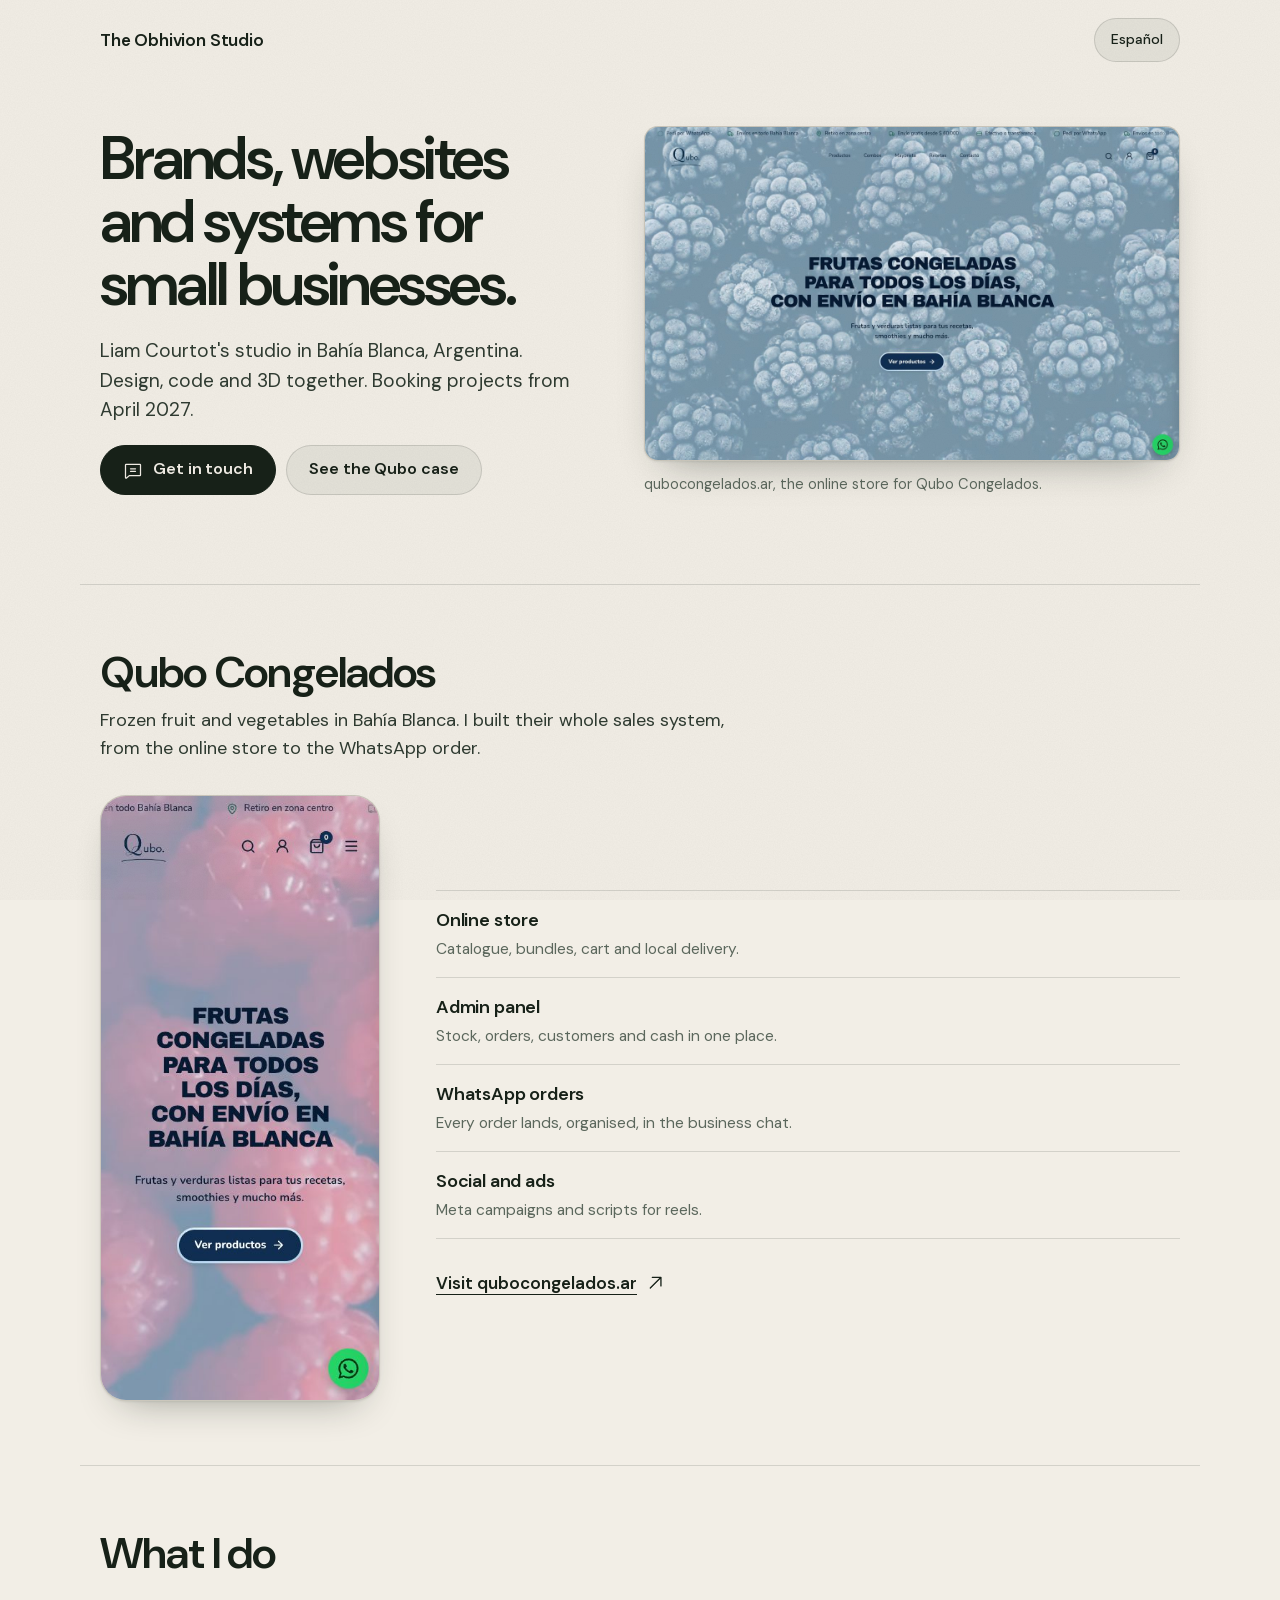
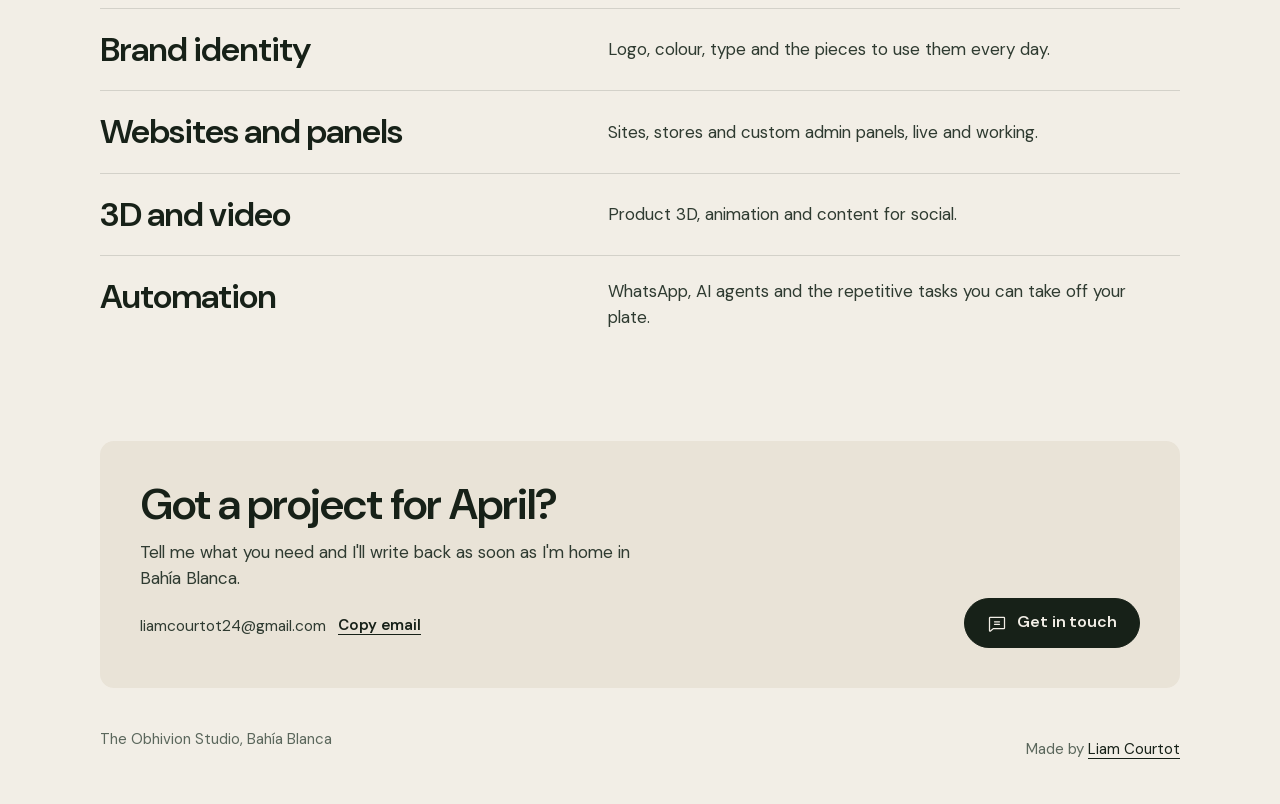
==== studio/index.html @ 89042cd8 "Página personal: tarjeta NFC, /work para managers y /studio Co-Authored-By: Claude Opus 5.5 <noreply" ====
<!doctype html>
<html lang="es">
<head>
<meta charset="utf-8">
<meta name="viewport" content="width=device-width, initial-scale=1, viewport-fit=cover">
<title>The Obhivion Studio</title>
<meta name="description" content="Marcas, webs y sistemas para negocios chicos. El estudio de Liam Courtot en Bahía Blanca. Proyectos desde abril de 2027.">
<meta name="theme-color" content="#F2EEE6" media="(prefers-color-scheme: light)">
<meta name="theme-color" content="#172118" media="(prefers-color-scheme: dark)">
<link rel="icon" href="../assets/favicon.svg" type="image/svg+xml">
<link rel="preload" href="../assets/fonts/dm-sans-400-700-latin.woff2" as="font" type="font/woff2" crossorigin>
<link rel="apple-touch-icon" href="../assets/apple-touch-icon.png">
<link rel="stylesheet" href="../assets/site.css">
<meta property="og:title" content="The Obhivion Studio">
<meta property="og:description" content="Marcas, webs y sistemas para negocios chicos. El estudio de Liam Courtot en Bahía Blanca. Proyectos desde abril de 2027.">
<meta property="og:type" content="website">
<link rel="canonical" href="https://liamcourtot.github.io/studio/">
<meta property="og:url" content="https://liamcourtot.github.io/studio/">
<meta property="og:image" content="https://liamcourtot.github.io/assets/og.jpg">
<meta name="twitter:card" content="summary_large_image">
<script>(function(){var s;try{s=localStorage.getItem('lang')}catch(e){}document.documentElement.lang=s||((navigator.language||'').toLowerCase().indexOf('es')===0?'es':'en')})();</script>
<style>
  .hero { display: grid; gap: 40px; padding-block: 28px 64px; }
  .hero-copy { display: grid; gap: 20px; align-content: start; }
  .hero h1 { font-size: clamp(38px, 6vw, 60px); letter-spacing: -.04em; max-width: 14ch; }
  .lede { font-size: 19px; color: var(--ink-soft); max-width: 40ch; }
  .shot { position: relative; }
  .shot .desk { width: 100%; aspect-ratio: 1280 / 800; height: auto; object-fit: cover; border-radius: var(--r); box-shadow: var(--shadow); border: 1px solid var(--line); background: var(--paper-2); }
  .shot figcaption { margin-top: 12px; font-size: 14.5px; color: var(--muted); }

  section.block { padding-block: 64px; border-top: 1px solid var(--line); display: grid; gap: 32px; }
  section.block h2 { font-size: clamp(30px, 4.6vw, 44px); }
  .intro { color: var(--ink-soft); font-size: 18px; max-width: 52ch; }

  .case { display: grid; gap: 28px; }
  .phone { width: min(280px, 70vw); aspect-ratio: 390 / 844; height: auto; object-fit: cover; object-position: top; border-radius: 26px; border: 1px solid var(--line); box-shadow: var(--shadow); background: var(--paper-2); }
  .built { list-style: none; margin: 0; padding: 0; display: grid; gap: 0; border-top: 1px solid var(--line); }
  .built li { padding: 16px 0; border-bottom: 1px solid var(--line); display: grid; gap: 2px; }
  .built b { font-weight: 600; font-size: 18px; letter-spacing: -.01em; }
  .built span { color: var(--muted); font-size: 15.5px; }
  .visit { display: inline-flex; align-items: center; gap: 8px; min-height: 44px; font-weight: 600; text-underline-offset: 5px; }

  .services { display: grid; gap: 0; margin: 0; }
  .services div { display: grid; gap: 4px 32px; padding: 22px 0; border-top: 1px solid var(--line); }
  .services dt { font-size: clamp(24px, 3.6vw, 34px); font-weight: 600; letter-spacing: -.03em; line-height: 1.1; }
  .services dd { margin: 0; color: var(--ink-soft); max-width: 46ch; align-self: center; }

  .contact { background: var(--paper-2); border-radius: var(--r); padding: 28px 22px; display: grid; gap: 18px; margin-top: 24px; }
  .contact h2 { font-size: clamp(30px, 5vw, 44px); }
  .contact p { color: var(--ink-soft); max-width: 44ch; }
  .mailline { display: flex; flex-wrap: wrap; gap: 6px 12px; align-items: center; font-size: 15.5px; color: var(--muted); }
  .linkbtn { font: inherit; font-size: 15px; font-weight: 600; color: var(--ink); background: none; border: 0; padding: 10px 0; min-height: 44px; cursor: pointer; text-decoration: underline; text-underline-offset: 4px; }

  @media (min-width: 900px) {
    .hero { grid-template-columns: minmax(0, 1fr) minmax(0, 1.1fr); gap: 56px; padding-block: 64px 88px; align-items: center; }
    .case { grid-template-columns: auto minmax(0, 1fr); gap: 56px; align-items: center; }
    .services div { grid-template-columns: minmax(0, 1fr) minmax(0, 1.2fr); }
    .contact { grid-template-columns: minmax(0, 1fr) auto; align-items: end; padding: 40px; }
  }
</style>
</head>
<body data-page="studio" data-title-es="The Obhivion Studio" data-title-en="The Obhivion Studio">
<svg xmlns="http://www.w3.org/2000/svg" width="0" height="0" style="position:absolute" aria-hidden="true" focusable="false">
<symbol id="ic-wa" viewBox="0 0 256 256"><path d="M187.58,144.84l-32-16a8,8,0,0,0-8,.5l-14.69,9.8a40.55,40.55,0,0,1-16-16l9.8-14.69a8,8,0,0,0,.5-8l-16-32A8,8,0,0,0,104,64a40,40,0,0,0-40,40,88.1,88.1,0,0,0,88,88,40,40,0,0,0,40-40A8,8,0,0,0,187.58,144.84ZM152,176a72.08,72.08,0,0,1-72-72A24,24,0,0,1,99.29,80.46l11.48,23L101,118a8,8,0,0,0-.73,7.51,56.47,56.47,0,0,0,30.15,30.15A8,8,0,0,0,138,155l14.61-9.74,23,11.48A24,24,0,0,1,152,176ZM128,24A104,104,0,0,0,36.18,176.88L24.83,210.93a16,16,0,0,0,20.24,20.24l34.05-11.35A104,104,0,1,0,128,24Zm0,192a87.87,87.87,0,0,1-44.06-11.81,8,8,0,0,0-6.54-.67L40,216,52.47,178.6a8,8,0,0,0-.66-6.54A88,88,0,1,1,128,216Z"/></symbol>
<symbol id="ic-mail" viewBox="0 0 256 256"><path d="M224,48H32a8,8,0,0,0-8,8V192a16,16,0,0,0,16,16H216a16,16,0,0,0,16-16V56A8,8,0,0,0,224,48ZM203.43,64,128,133.15,52.57,64ZM216,192H40V74.19l82.59,75.71a8,8,0,0,0,10.82,0L216,74.19V192Z"/></symbol>
<symbol id="ic-phone" viewBox="0 0 256 256"><path d="M222.37,158.46l-47.11-21.11-.13-.06a16,16,0,0,0-15.17,1.4,8.12,8.12,0,0,0-.75.56L134.87,160c-15.42-7.49-31.34-23.29-38.83-38.51l20.78-24.71c.2-.25.39-.5.57-.77a16,16,0,0,0,1.32-15.06l0-.12L97.54,33.64a16,16,0,0,0-16.62-9.52A56.26,56.26,0,0,0,32,80c0,79.4,64.6,144,144,144a56.26,56.26,0,0,0,55.88-48.92A16,16,0,0,0,222.37,158.46ZM176,208A128.14,128.14,0,0,1,48,80,40.2,40.2,0,0,1,82.87,40a.61.61,0,0,0,0,.12l21,47L83.2,111.86a6.13,6.13,0,0,0-.57.77,16,16,0,0,0-1,15.7c9.06,18.53,27.73,37.06,46.46,46.11a16,16,0,0,0,15.75-1.14,8.44,8.44,0,0,0,.74-.56L168.89,152l47,21.05h0s.08,0,.11,0A40.21,40.21,0,0,1,176,208Z"/></symbol>
<symbol id="ic-li" viewBox="0 0 256 256"><path d="M216,24H40A16,16,0,0,0,24,40V216a16,16,0,0,0,16,16H216a16,16,0,0,0,16-16V40A16,16,0,0,0,216,24Zm0,192H40V40H216V216ZM96,112v64a8,8,0,0,1-16,0V112a8,8,0,0,1,16,0Zm88,28v36a8,8,0,0,1-16,0V140a20,20,0,0,0-40,0v36a8,8,0,0,1-16,0V112a8,8,0,0,1,15.79-1.78A36,36,0,0,1,184,140ZM100,84A12,12,0,1,1,88,72,12,12,0,0,1,100,84Z"/></symbol>
<symbol id="ic-ig" viewBox="0 0 256 256"><path d="M128,80a48,48,0,1,0,48,48A48.05,48.05,0,0,0,128,80Zm0,80a32,32,0,1,1,32-32A32,32,0,0,1,128,160ZM176,24H80A56.06,56.06,0,0,0,24,80v96a56.06,56.06,0,0,0,56,56h96a56.06,56.06,0,0,0,56-56V80A56.06,56.06,0,0,0,176,24Zm40,152a40,40,0,0,1-40,40H80a40,40,0,0,1-40-40V80A40,40,0,0,1,80,40h96a40,40,0,0,1,40,40ZM192,76a12,12,0,1,1-12-12A12,12,0,0,1,192,76Z"/></symbol>
<symbol id="ic-user" viewBox="0 0 256 256"><path d="M256,136a8,8,0,0,1-8,8H232v16a8,8,0,0,1-16,0V144H200a8,8,0,0,1,0-16h16V112a8,8,0,0,1,16,0v16h16A8,8,0,0,1,256,136Zm-57.87,58.85a8,8,0,0,1-12.26,10.3C165.75,181.19,138.09,168,108,168s-57.75,13.19-77.87,37.15a8,8,0,0,1-12.25-10.3c14.94-17.78,33.52-30.41,54.17-37.17a68,68,0,1,1,71.9,0C164.6,164.44,183.18,177.07,198.13,194.85ZM108,152a52,52,0,1,0-52-52A52.06,52.06,0,0,0,108,152Z"/></symbol>
<symbol id="ic-dl" viewBox="0 0 256 256"><path d="M224,144v64a8,8,0,0,1-8,8H40a8,8,0,0,1-8-8V144a8,8,0,0,1,16,0v56H208V144a8,8,0,0,1,16,0Zm-101.66,5.66a8,8,0,0,0,11.32,0l40-40a8,8,0,0,0-11.32-11.32L136,124.69V32a8,8,0,0,0-16,0v92.69L93.66,98.34a8,8,0,0,0-11.32,11.32Z"/></symbol>
<symbol id="ic-up" viewBox="0 0 256 256"><path d="M200,64V168a8,8,0,0,1-16,0V83.31L69.66,197.66a8,8,0,0,1-11.32-11.32L172.69,72H88a8,8,0,0,1,0-16H192A8,8,0,0,1,200,64Z"/></symbol>
<symbol id="ic-arrow" viewBox="0 0 256 256"><path d="M221.66,133.66l-72,72a8,8,0,0,1-11.32-11.32L196.69,136H40a8,8,0,0,1,0-16H196.69L138.34,61.66a8,8,0,0,1,11.32-11.32l72,72A8,8,0,0,1,221.66,133.66Z"/></symbol>
<symbol id="ic-chat" viewBox="0 0 256 256"><path d="M216,48H40A16,16,0,0,0,24,64V224a15.85,15.85,0,0,0,9.24,14.5A16.13,16.13,0,0,0,40,240a15.89,15.89,0,0,0,10.25-3.78l.09-.07L83,208H216a16,16,0,0,0,16-16V64A16,16,0,0,0,216,48ZM40,224h0ZM216,192H80a8,8,0,0,0-5.23,1.95L40,224V64H216ZM88,112a8,8,0,0,1,8-8h64a8,8,0,0,1,0,16H96A8,8,0,0,1,88,112Zm0,32a8,8,0,0,1,8-8h64a8,8,0,1,1,0,16H96A8,8,0,0,1,88,144Z"/></symbol>
</svg>

<a class="skip" href="#main"><span data-l="es">Ir al contenido</span><span data-l="en">Skip to content</span></a>
<header class="bar"><div class="wrap"><a class="wordmark" href="./">The Obhivion Studio</a><button id="lang" class="lang" type="button">English</button></div></header>

<main id="main">
  <section class="wrap hero">
    <div class="hero-copy">
      <h1 class="rise" style="--i:0"><span data-l="es">Marcas, webs y sistemas para negocios chicos.</span><span data-l="en">Brands, websites and systems for small businesses.</span></h1>
      <p class="lede rise" style="--i:1"><span data-l="es">El estudio de Liam Courtot en Bahía Blanca. Diseño, código y 3D juntos. Tomo proyectos desde abril de 2027.</span><span data-l="en">Liam Courtot's studio in Bahía Blanca, Argentina. Design, code and 3D together. Booking projects from April 2027.</span></p>
      <div class="btns rise" style="--i:2">
        <a class="btn primary" data-msg href="#"><svg class="icon" aria-hidden="true"><use href="#ic-chat"/></svg><span data-l="es">Escribime</span><span data-l="en">Get in touch</span></a>
        <a class="btn" href="#qubo"><span data-l="es">Ver el caso Qubo</span><span data-l="en">See the Qubo case</span></a>
      </div>
    </div>
    <figure class="shot rise" style="--i:1;margin:0">
      <img class="desk" src="../assets/qubo-desktop.jpg" width="1280" height="800" alt="Página de inicio de qubocongelados.ar" fetchpriority="high">
      <figcaption><span data-l="es">qubocongelados.ar, la tienda online de Qubo Congelados.</span><span data-l="en">qubocongelados.ar, the online store for Qubo Congelados.</span></figcaption>
    </figure>
  </section>

  <section class="wrap block" id="qubo" aria-labelledby="h-qubo">
    <div style="display:grid;gap:12px">
      <h2 id="h-qubo">Qubo Congelados</h2>
      <p class="intro"><span data-l="es">Frutas y verduras congeladas en Bahía Blanca. Les armé el sistema completo para vender: de la tienda al pedido por WhatsApp.</span><span data-l="en">Frozen fruit and vegetables in Bahía Blanca. I built their whole sales system, from the online store to the WhatsApp order.</span></p>
    </div>
    <div class="case">
      <img class="phone" src="../assets/qubo-mobile.jpg" width="390" height="844" loading="lazy" alt="qubocongelados.ar en el celular">
      <div style="display:grid;gap:22px">
        <ul class="built">
          <li><b data-l="es">Tienda online</b><b data-l="en">Online store</b><span data-l="es">Catálogo, combos, carrito y envíos en la ciudad.</span><span data-l="en">Catalogue, bundles, cart and local delivery.</span></li>
          <li><b data-l="es">Panel de administración</b><b data-l="en">Admin panel</b><span data-l="es">Stock, pedidos, clientes y caja en un solo lugar.</span><span data-l="en">Stock, orders, customers and cash in one place.</span></li>
          <li><b data-l="es">Pedidos por WhatsApp</b><b data-l="en">WhatsApp orders</b><span data-l="es">Cada pedido llega ordenado al chat del negocio.</span><span data-l="en">Every order lands, organised, in the business chat.</span></li>
          <li><b data-l="es">Redes y anuncios</b><b data-l="en">Social and ads</b><span data-l="es">Campañas de Meta y guiones para reels.</span><span data-l="en">Meta campaigns and scripts for reels.</span></li>
        </ul>
        <a class="visit" href="https://www.qubocongelados.ar/" target="_blank" rel="noopener"><span data-l="es">Visitar qubocongelados.ar</span><span data-l="en">Visit qubocongelados.ar</span><svg class="icon" aria-hidden="true"><use href="#ic-up"/></svg></a>
      </div>
    </div>
  </section>

  <section class="wrap block" aria-labelledby="h-what">
    <h2 id="h-what"><span data-l="es">Qué hago</span><span data-l="en">What I do</span></h2>
    <dl class="services">
      <div><dt><span data-l="es">Identidad de marca</span><span data-l="en">Brand identity</span></dt><dd><span data-l="es">Logo, color, letra y las piezas para usarla todos los días.</span><span data-l="en">Logo, colour, type and the pieces to use them every day.</span></dd></div>
      <div><dt><span data-l="es">Webs y paneles</span><span data-l="en">Websites and panels</span></dt><dd><span data-l="es">Sitios, tiendas y paneles a medida, publicados y funcionando.</span><span data-l="en">Sites, stores and custom admin panels, live and working.</span></dd></div>
      <div><dt><span data-l="es">3D y video</span><span data-l="en">3D and video</span></dt><dd><span data-l="es">Producto en 3D, animación y contenido para redes.</span><span data-l="en">Product 3D, animation and content for social.</span></dd></div>
      <div><dt><span data-l="es">Automatización</span><span data-l="en">Automation</span></dt><dd><span data-l="es">WhatsApp, agentes de IA y las tareas repetidas que se pueden sacar de encima.</span><span data-l="en">WhatsApp, AI agents and the repetitive tasks you can take off your plate.</span></dd></div>
    </dl>
  </section>

  <section class="wrap">
    <div class="contact">
      <div style="display:grid;gap:12px">
        <h2><span data-l="es">¿Tenés un proyecto para abril?</span><span data-l="en">Got a project for April?</span></h2>
        <p><span data-l="es">Contame qué necesitás y te escribo apenas vuelva a Bahía Blanca.</span><span data-l="en">Tell me what you need and I'll write back as soon as I'm home in Bahía Blanca.</span></p>
        <p class="mailline"><span data-email data-email-text></span><button class="linkbtn" type="button" data-copy-email><span data-l="es">Copiar mail</span><span data-l="en">Copy email</span></button></p>
      </div>
      <div class="btns">
        <a class="btn primary" data-msg href="#"><svg class="icon" aria-hidden="true"><use href="#ic-chat"/></svg><span data-l="es">Escribime</span><span data-l="en">Get in touch</span></a>
        <a class="btn" data-if="instagramStudio" href="#" hidden><svg class="icon" aria-hidden="true"><use href="#ic-ig"/></svg><span data-handle></span></a>
      </div>
    </div>
  </section>
</main>

<footer class="foot"><div class="wrap">
  <span>The Obhivion Studio, Bahía Blanca</span>
  <span><span data-l="es">Hecho por</span><span data-l="en">Made by</span> <a href="../">Liam Courtot</a></span>
</div></footer>

<script src="../assets/config.js"></script>
<script src="../assets/site.js"></script>
</body>
</html>
---- assets/site.css ----
/*
  Liam Courtot · personal site
  Design read: a personal card and short resume for seasonal hospitality managers
  (phone, quick scan) and a studio page for future clients. Trust-first, calm.
  Dials: variance 6 · motion 3 · density 4.
  Brand: The Obhivion Studio palette (Papel + Black Emerald, English Breakfast only
  on paper, Latón on green). Type: DM Sans + DM Mono (Liam's favourite sans).
  Shape rule: surfaces 14px, every interactive control is a full pill.
*/
@font-face { font-family: 'DM Mono'; font-style: normal; font-weight: 400; font-display: swap; src: url('fonts/dm-mono-400-latin.woff2') format('woff2'); unicode-range: U+0000-00FF, U+0131, U+0152-0153, U+02BB-02BC, U+02C6, U+02DA, U+02DC, U+0304, U+0308, U+0329, U+2000-206F, U+20AC, U+2122, U+2191, U+2193, U+2212, U+2215, U+FEFF, U+FFFD; }
@font-face { font-family: 'DM Mono'; font-style: normal; font-weight: 500; font-display: swap; src: url('fonts/dm-mono-500-latin.woff2') format('woff2'); unicode-range: U+0000-00FF, U+0131, U+0152-0153, U+02BB-02BC, U+02C6, U+02DA, U+02DC, U+0304, U+0308, U+0329, U+2000-206F, U+20AC, U+2122, U+2191, U+2193, U+2212, U+2215, U+FEFF, U+FFFD; }
@font-face { font-family: 'DM Sans'; font-style: normal; font-weight: 400 700; font-display: swap; src: url('fonts/dm-sans-400-700-latin.woff2') format('woff2'); unicode-range: U+0000-00FF, U+0131, U+0152-0153, U+02BB-02BC, U+02C6, U+02DA, U+02DC, U+0304, U+0308, U+0329, U+2000-206F, U+20AC, U+2122, U+2191, U+2193, U+2212, U+2215, U+FEFF, U+FFFD; }

:root {
  --paper: #F2EEE6;
  --paper-2: #E9E3D7;
  --surface: #F8F6F1;
  --ink: #172118;
  --ink-soft: #2F3B31;
  --muted: #5B675C;
  --line: rgba(23, 33, 24, .14);
  --accent: #411112;
  --cta: #172118;
  --cta-ink: #F2EEE6;
  --ghost: rgba(23, 33, 24, .06);
  --shadow: 0 1px 2px rgba(23, 33, 24, .08), 0 18px 40px -22px rgba(23, 33, 24, .45);
  --grain: .045;
  --grain-blend: multiply;
  --r: 14px;
  --sans: "DM Sans", ui-sans-serif, system-ui, -apple-system, "Segoe UI", Roboto, sans-serif;
  --mono: "DM Mono", ui-monospace, "SF Mono", Menlo, Consolas, monospace;
  --gutter: max(20px, env(safe-area-inset-left, 0px));
  color-scheme: light;
}
@media (prefers-color-scheme: dark) {
  :root {
    --paper: #172118;
    --paper-2: #1C281D;
    --surface: #1F2C21;
    --ink: #F2EEE6;
    --ink-soft: #DCD6CA;
    --muted: #B5AE9F;
    --line: rgba(242, 238, 230, .14);
    --accent: #B08A50;
    --cta: #F2EEE6;
    --cta-ink: #172118;
    --ghost: rgba(242, 238, 230, .07);
    --shadow: 0 1px 2px rgba(0, 0, 0, .35), 0 22px 48px -24px rgba(0, 0, 0, .8);
    --grain: .04;
    --grain-blend: soft-light;
    color-scheme: dark;
  }
}

*, *::before, *::after { box-sizing: border-box; }
html { -webkit-text-size-adjust: 100%; text-size-adjust: 100%; }
body {
  margin: 0;
  background: var(--paper);
  color: var(--ink);
  font-family: var(--sans);
  font-size: 17px;
  line-height: 1.55;
  font-optical-sizing: auto;
  -webkit-font-smoothing: antialiased;
  min-height: 100dvh;
}
/* paper grain: fixed, never on a scrolling layer */
body::after {
  content: "";
  position: fixed;
  inset: 0;
  pointer-events: none;
  z-index: 100;
  opacity: var(--grain);
  mix-blend-mode: var(--grain-blend);
  background-image: url("data:image/svg+xml;utf8,<svg xmlns='http://www.w3.org/2000/svg' width='220' height='220'><filter id='n'><feTurbulence type='fractalNoise' baseFrequency='.85' numOctaves='3' stitchTiles='stitch'/><feColorMatrix values='0 0 0 0 0  0 0 0 0 0  0 0 0 0 0  0 0 0 .7 0'/></filter><rect width='100%' height='100%' filter='url(%23n)'/></svg>");
}
[hidden] { display: none !important; }
img { max-width: 100%; display: block; }
a { color: inherit; }
h1, h2, h3 { margin: 0; font-weight: 600; letter-spacing: -.025em; line-height: 1.05; text-wrap: balance; }
p { margin: 0; text-wrap: pretty; }
.mono { font-family: var(--mono); font-feature-settings: "zero" 0; letter-spacing: 0; }
.muted { color: var(--muted); }
.icon { width: 1.25em; height: 1.25em; flex: none; fill: currentColor; }
:focus-visible { outline: 2px solid var(--accent); outline-offset: 3px; border-radius: 6px; }
.skip { position: absolute; left: -9999px; }
.skip:focus { left: var(--gutter); top: 12px; z-index: 200; background: var(--surface); padding: 8px 14px; border-radius: 999px; }

.wrap {
  width: 100%;
  max-width: 1120px;
  margin: 0 auto;
  padding-left: max(20px, env(safe-area-inset-left, 0px));
  padding-right: max(20px, env(safe-area-inset-right, 0px));
}

/* top bar */
.bar { padding-block: 18px 0; }
.bar .wrap { display: flex; align-items: center; justify-content: space-between; gap: 16px; min-height: 44px; }
.wordmark { display: inline-flex; align-items: center; min-height: 44px; font-weight: 600; font-size: 17px; letter-spacing: -.01em; text-decoration: none; }
.wordmark:hover { text-decoration: underline; text-underline-offset: 4px; }
.lang {
  font: inherit; font-size: 14px; font-weight: 500; cursor: pointer;
  color: var(--ink); background: var(--ghost); border: 1px solid var(--line);
  border-radius: 999px; padding: 8px 16px; min-height: 44px;
}
.lang:hover { border-color: var(--ink); }

/* buttons: every control is a pill */
.btns { display: flex; flex-wrap: wrap; gap: 10px; }
.btn {
  display: inline-flex; align-items: center; justify-content: center; gap: 10px;
  min-height: 50px; padding: 0 22px;
  border-radius: 999px; border: 1px solid var(--line);
  font: inherit; font-size: 16px; font-weight: 600; letter-spacing: -.005em; white-space: nowrap;
  text-decoration: none; cursor: pointer;
  color: var(--ink); background: var(--ghost);
  transition: transform .18s cubic-bezier(.16, 1, .3, 1), background-color .18s, border-color .18s;
}
.btn:hover { border-color: var(--ink); }
.btn:active { transform: scale(.98); }
.btn.primary { background: var(--cta); color: var(--cta-ink); border-color: var(--cta); }
.btn.primary:hover { background: var(--ink-soft); border-color: var(--ink-soft); }
.btn.block { width: 100%; }

/* bilingual blocks: html[lang] decides which one shows */
html[lang="es"] [data-l="en"], html[lang="en"] [data-l="es"] { display: none !important; }

/* entry motion, only when the visitor allows it */
@media (prefers-reduced-motion: no-preference) {
  .rise { animation: rise .7s cubic-bezier(.16, 1, .3, 1) both; animation-delay: calc(var(--i, 0) * 70ms); }
  @keyframes rise { from { opacity: 0; transform: translateY(14px); } to { opacity: 1; transform: none; } }
}

.foot { padding-block: 40px calc(32px + env(safe-area-inset-bottom, 0px)); font-size: 15px; color: var(--muted); }
.foot .wrap { display: flex; flex-wrap: wrap; justify-content: space-between; gap: 10px 24px; }
.foot a { color: var(--ink); text-underline-offset: 4px; display: inline-flex; align-items: center; min-height: 44px; }

.toast {
  position: fixed; left: 50%; transform: translateX(-50%);
  bottom: calc(20px + env(safe-area-inset-bottom, 0px));
  background: var(--cta); color: var(--cta-ink);
  padding: 10px 18px; border-radius: 999px; font-size: 15px; font-weight: 500; z-index: 150;
  max-width: calc(100vw - 32px);
}
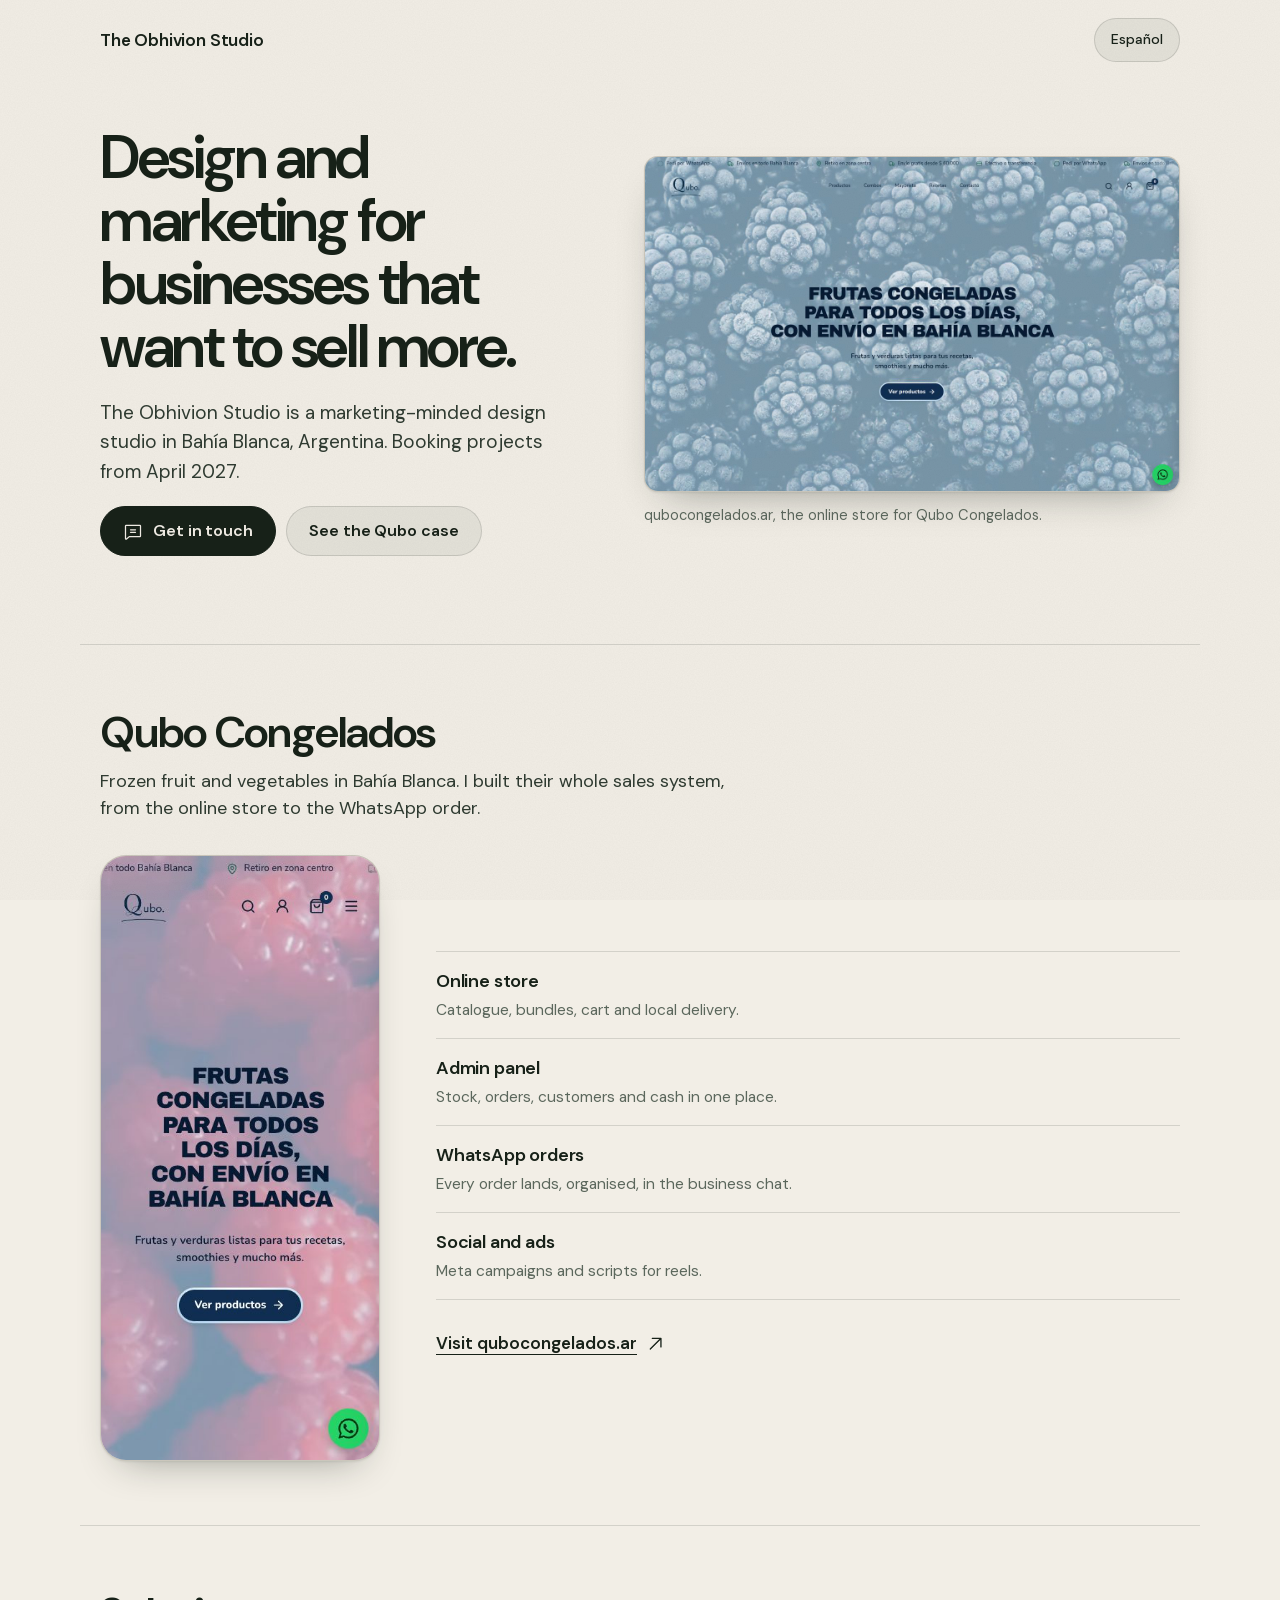
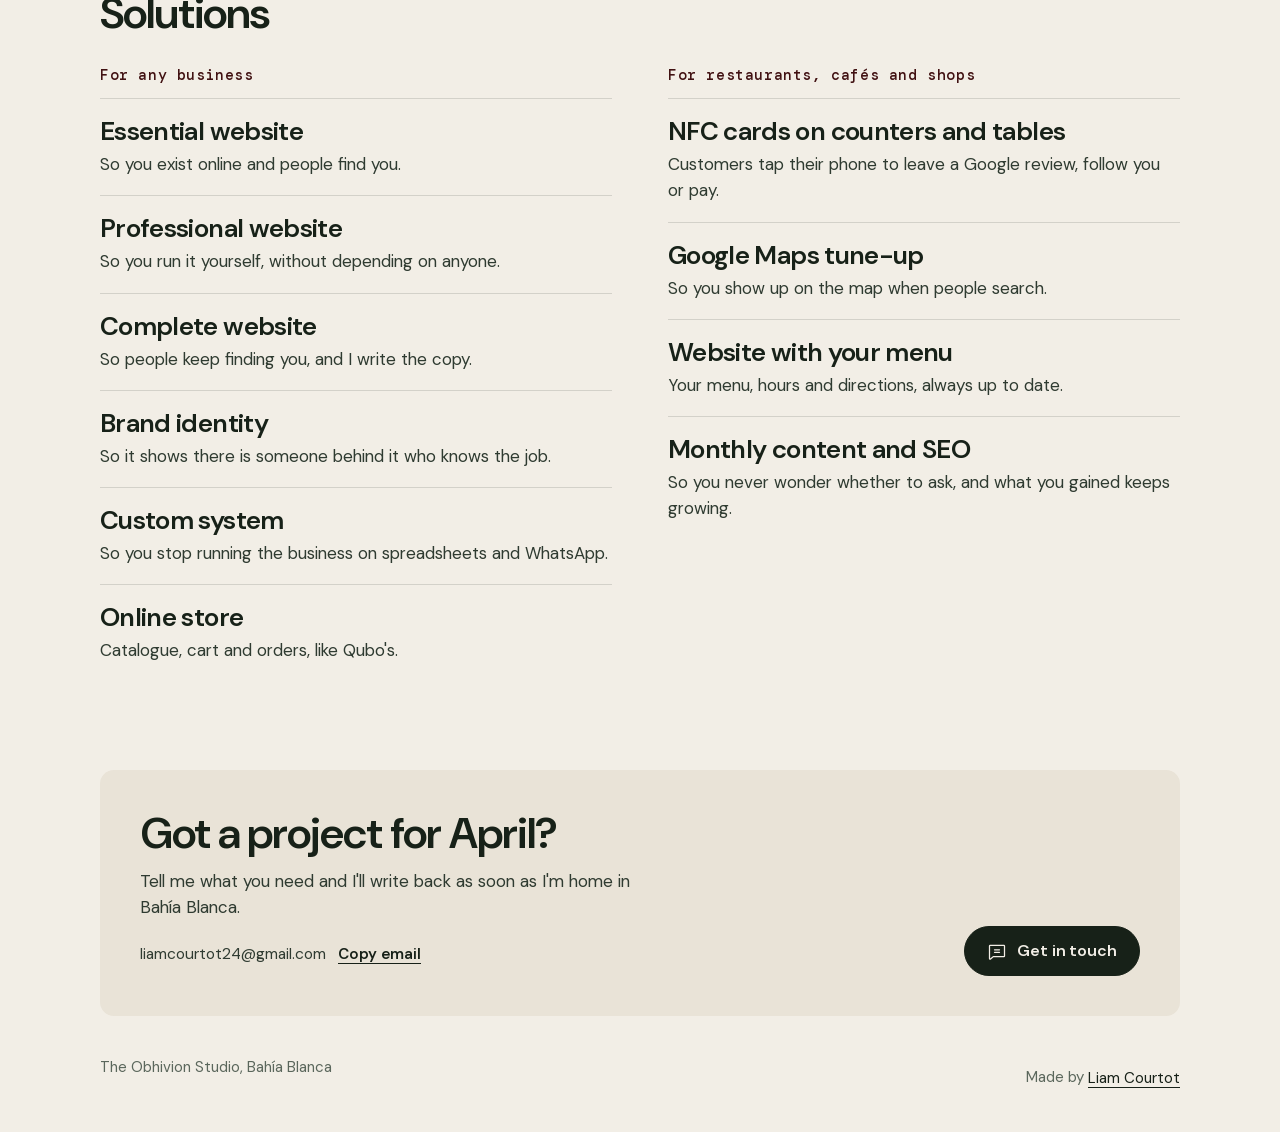
==== commit 1b0b252b: "Actualiza CV, Qubo, skills, summaries y sitio" ====
--- a/studio/index.html
+++ b/studio/index.html
@@ -4,7 +4,7 @@
 <meta charset="utf-8">
 <meta name="viewport" content="width=device-width, initial-scale=1, viewport-fit=cover">
 <title>The Obhivion Studio</title>
-<meta name="description" content="Marcas, webs y sistemas para negocios chicos. El estudio de Liam Courtot en Bahía Blanca. Proyectos desde abril de 2027.">
+<meta name="description" content="Estudio de diseño orientado al marketing en Bahía Blanca: webs, marca, sistemas y soluciones para restaurantes. Proyectos desde abril de 2027.">
 <meta name="theme-color" content="#F2EEE6" media="(prefers-color-scheme: light)">
 <meta name="theme-color" content="#172118" media="(prefers-color-scheme: dark)">
 <link rel="icon" href="../assets/favicon.svg" type="image/svg+xml">
@@ -12,7 +12,7 @@
 <link rel="apple-touch-icon" href="../assets/apple-touch-icon.png">
 <link rel="stylesheet" href="../assets/site.css">
 <meta property="og:title" content="The Obhivion Studio">
-<meta property="og:description" content="Marcas, webs y sistemas para negocios chicos. El estudio de Liam Courtot en Bahía Blanca. Proyectos desde abril de 2027.">
+<meta property="og:description" content="Estudio de diseño orientado al marketing en Bahía Blanca: webs, marca, sistemas y soluciones para restaurantes. Proyectos desde abril de 2027.">
 <meta property="og:type" content="website">
 <link rel="canonical" href="https://liamcourtot.github.io/studio/">
 <meta property="og:url" content="https://liamcourtot.github.io/studio/">
@@ -40,10 +40,13 @@
   .built span { color: var(--muted); font-size: 15.5px; }
   .visit { display: inline-flex; align-items: center; gap: 8px; min-height: 44px; font-weight: 600; text-underline-offset: 5px; }
 
+  .groups { display: grid; gap: 40px; }
+  .group { display: grid; gap: 14px; align-content: start; }
+  .group h3 { font-size: 15px; font-family: var(--mono); font-weight: 500; letter-spacing: .04em; color: var(--accent); }
   .services { display: grid; gap: 0; margin: 0; }
-  .services div { display: grid; gap: 4px 32px; padding: 22px 0; border-top: 1px solid var(--line); }
-  .services dt { font-size: clamp(24px, 3.6vw, 34px); font-weight: 600; letter-spacing: -.03em; line-height: 1.1; }
-  .services dd { margin: 0; color: var(--ink-soft); max-width: 46ch; align-self: center; }
+  .services div { display: grid; gap: 4px; padding: 18px 0; border-top: 1px solid var(--line); }
+  .services dt { font-size: clamp(21px, 2.6vw, 26px); font-weight: 600; letter-spacing: -.025em; line-height: 1.15; }
+  .services dd { margin: 0; color: var(--ink-soft); max-width: 46ch; }
 
   .contact { background: var(--paper-2); border-radius: var(--r); padding: 28px 22px; display: grid; gap: 18px; margin-top: 24px; }
   .contact h2 { font-size: clamp(30px, 5vw, 44px); }
@@ -54,7 +57,7 @@
   @media (min-width: 900px) {
     .hero { grid-template-columns: minmax(0, 1fr) minmax(0, 1.1fr); gap: 56px; padding-block: 64px 88px; align-items: center; }
     .case { grid-template-columns: auto minmax(0, 1fr); gap: 56px; align-items: center; }
-    .services div { grid-template-columns: minmax(0, 1fr) minmax(0, 1.2fr); }
+    .groups { grid-template-columns: minmax(0, 1fr) minmax(0, 1fr); gap: 56px; }
     .contact { grid-template-columns: minmax(0, 1fr) auto; align-items: end; padding: 40px; }
   }
 </style>
@@ -79,8 +82,8 @@
 <main id="main">
   <section class="wrap hero">
     <div class="hero-copy">
-      <h1 class="rise" style="--i:0"><span data-l="es">Marcas, webs y sistemas para negocios chicos.</span><span data-l="en">Brands, websites and systems for small businesses.</span></h1>
-      <p class="lede rise" style="--i:1"><span data-l="es">El estudio de Liam Courtot en Bahía Blanca. Diseño, código y 3D juntos. Tomo proyectos desde abril de 2027.</span><span data-l="en">Liam Courtot's studio in Bahía Blanca, Argentina. Design, code and 3D together. Booking projects from April 2027.</span></p>
+      <h1 class="rise" style="--i:0"><span data-l="es">Diseño y marketing para negocios que quieren vender más.</span><span data-l="en">Design and marketing for businesses that want to sell more.</span></h1>
+      <p class="lede rise" style="--i:1"><span data-l="es">The Obhivion Studio es un estudio de diseño orientado al marketing, en Bahía Blanca. Tomo proyectos desde abril de 2027.</span><span data-l="en">The Obhivion Studio is a marketing-minded design studio in Bahía Blanca, Argentina. Booking projects from April 2027.</span></p>
       <div class="btns rise" style="--i:2">
         <a class="btn primary" data-msg href="#"><svg class="icon" aria-hidden="true"><use href="#ic-chat"/></svg><span data-l="es">Escribime</span><span data-l="en">Get in touch</span></a>
         <a class="btn" href="#qubo"><span data-l="es">Ver el caso Qubo</span><span data-l="en">See the Qubo case</span></a>
@@ -112,13 +115,29 @@
   </section>
 
   <section class="wrap block" aria-labelledby="h-what">
-    <h2 id="h-what"><span data-l="es">Qué hago</span><span data-l="en">What I do</span></h2>
-    <dl class="services">
-      <div><dt><span data-l="es">Identidad de marca</span><span data-l="en">Brand identity</span></dt><dd><span data-l="es">Logo, color, letra y las piezas para usarla todos los días.</span><span data-l="en">Logo, colour, type and the pieces to use them every day.</span></dd></div>
-      <div><dt><span data-l="es">Webs y paneles</span><span data-l="en">Websites and panels</span></dt><dd><span data-l="es">Sitios, tiendas y paneles a medida, publicados y funcionando.</span><span data-l="en">Sites, stores and custom admin panels, live and working.</span></dd></div>
-      <div><dt><span data-l="es">3D y video</span><span data-l="en">3D and video</span></dt><dd><span data-l="es">Producto en 3D, animación y contenido para redes.</span><span data-l="en">Product 3D, animation and content for social.</span></dd></div>
-      <div><dt><span data-l="es">Automatización</span><span data-l="en">Automation</span></dt><dd><span data-l="es">WhatsApp, agentes de IA y las tareas repetidas que se pueden sacar de encima.</span><span data-l="en">WhatsApp, AI agents and the repetitive tasks you can take off your plate.</span></dd></div>
-    </dl>
+    <h2 id="h-what"><span data-l="es">Soluciones</span><span data-l="en">Solutions</span></h2>
+    <div class="groups">
+      <div class="group">
+        <h3><span data-l="es">Para cualquier negocio</span><span data-l="en">For any business</span></h3>
+        <dl class="services">
+          <div><dt><span data-l="es">Web Esencial</span><span data-l="en">Essential website</span></dt><dd><span data-l="es">Que existas y te encuentren.</span><span data-l="en">So you exist online and people find you.</span></dd></div>
+          <div><dt><span data-l="es">Web Profesional</span><span data-l="en">Professional website</span></dt><dd><span data-l="es">Que la manejes vos, sin depender de nadie.</span><span data-l="en">So you run it yourself, without depending on anyone.</span></dd></div>
+          <div><dt><span data-l="es">Web Completa</span><span data-l="en">Complete website</span></dt><dd><span data-l="es">Que te sigan encontrando, y que los textos los escriba yo.</span><span data-l="en">So people keep finding you, and I write the copy.</span></dd></div>
+          <div><dt><span data-l="es">Identidad de marca</span><span data-l="en">Brand identity</span></dt><dd><span data-l="es">Que se note que atrás hay alguien que sabe lo que hace.</span><span data-l="en">So it shows there is someone behind it who knows the job.</span></dd></div>
+          <div><dt><span data-l="es">Sistema a medida</span><span data-l="en">Custom system</span></dt><dd><span data-l="es">Que dejes de manejar el negocio entre planillas y WhatsApp.</span><span data-l="en">So you stop running the business on spreadsheets and WhatsApp.</span></dd></div>
+          <div><dt><span data-l="es">Tienda online</span><span data-l="en">Online store</span></dt><dd><span data-l="es">Catálogo, carrito y pedidos, como la de Qubo.</span><span data-l="en">Catalogue, cart and orders, like Qubo's.</span></dd></div>
+        </dl>
+      </div>
+      <div class="group">
+        <h3><span data-l="es">Para restaurantes, cafés y locales</span><span data-l="en">For restaurants, cafés and shops</span></h3>
+        <dl class="services">
+          <div><dt><span data-l="es">Tarjeta NFC en mostrador y mesas</span><span data-l="en">NFC cards on counters and tables</span></dt><dd><span data-l="es">Que el cliente apoye el teléfono y te deje la reseña en Google, te siga en Instagram o te pague.</span><span data-l="en">Customers tap their phone to leave a Google review, follow you or pay.</span></dd></div>
+          <div><dt><span data-l="es">Puesta a punto en Google Maps</span><span data-l="en">Google Maps tune-up</span></dt><dd><span data-l="es">Que aparezcas en el mapa cuando te buscan.</span><span data-l="en">So you show up on the map when people search.</span></dd></div>
+          <div><dt><span data-l="es">Web con la carta</span><span data-l="en">Website with your menu</span></dt><dd><span data-l="es">La carta, los horarios y cómo llegar, siempre al día.</span><span data-l="en">Your menu, hours and directions, always up to date.</span></dd></div>
+          <div><dt><span data-l="es">Contenido y SEO todos los meses</span><span data-l="en">Monthly content and SEO</span></dt><dd><span data-l="es">Que no tengas que pensar si vale la pena pedirme algo, y que lo ganado no se quede quieto.</span><span data-l="en">So you never wonder whether to ask, and what you gained keeps growing.</span></dd></div>
+        </dl>
+      </div>
+    </div>
   </section>
 
   <section class="wrap">
